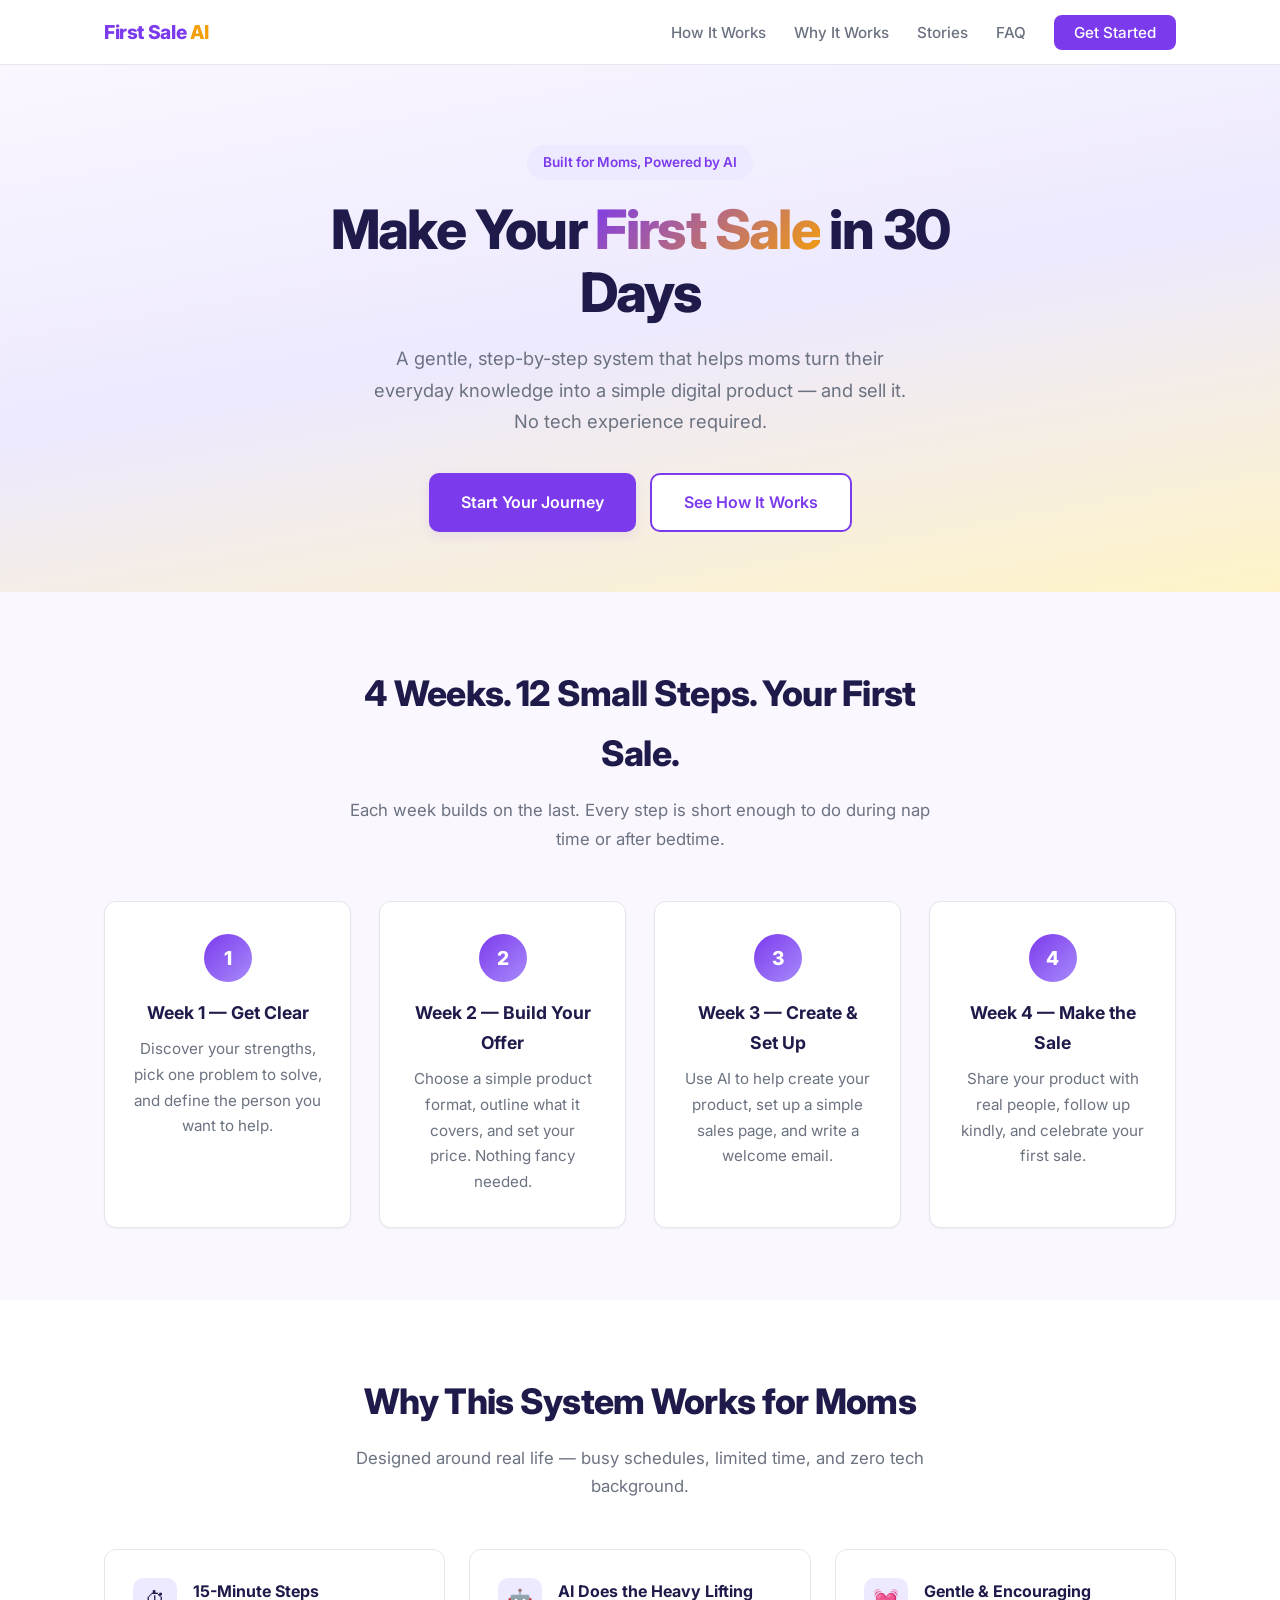
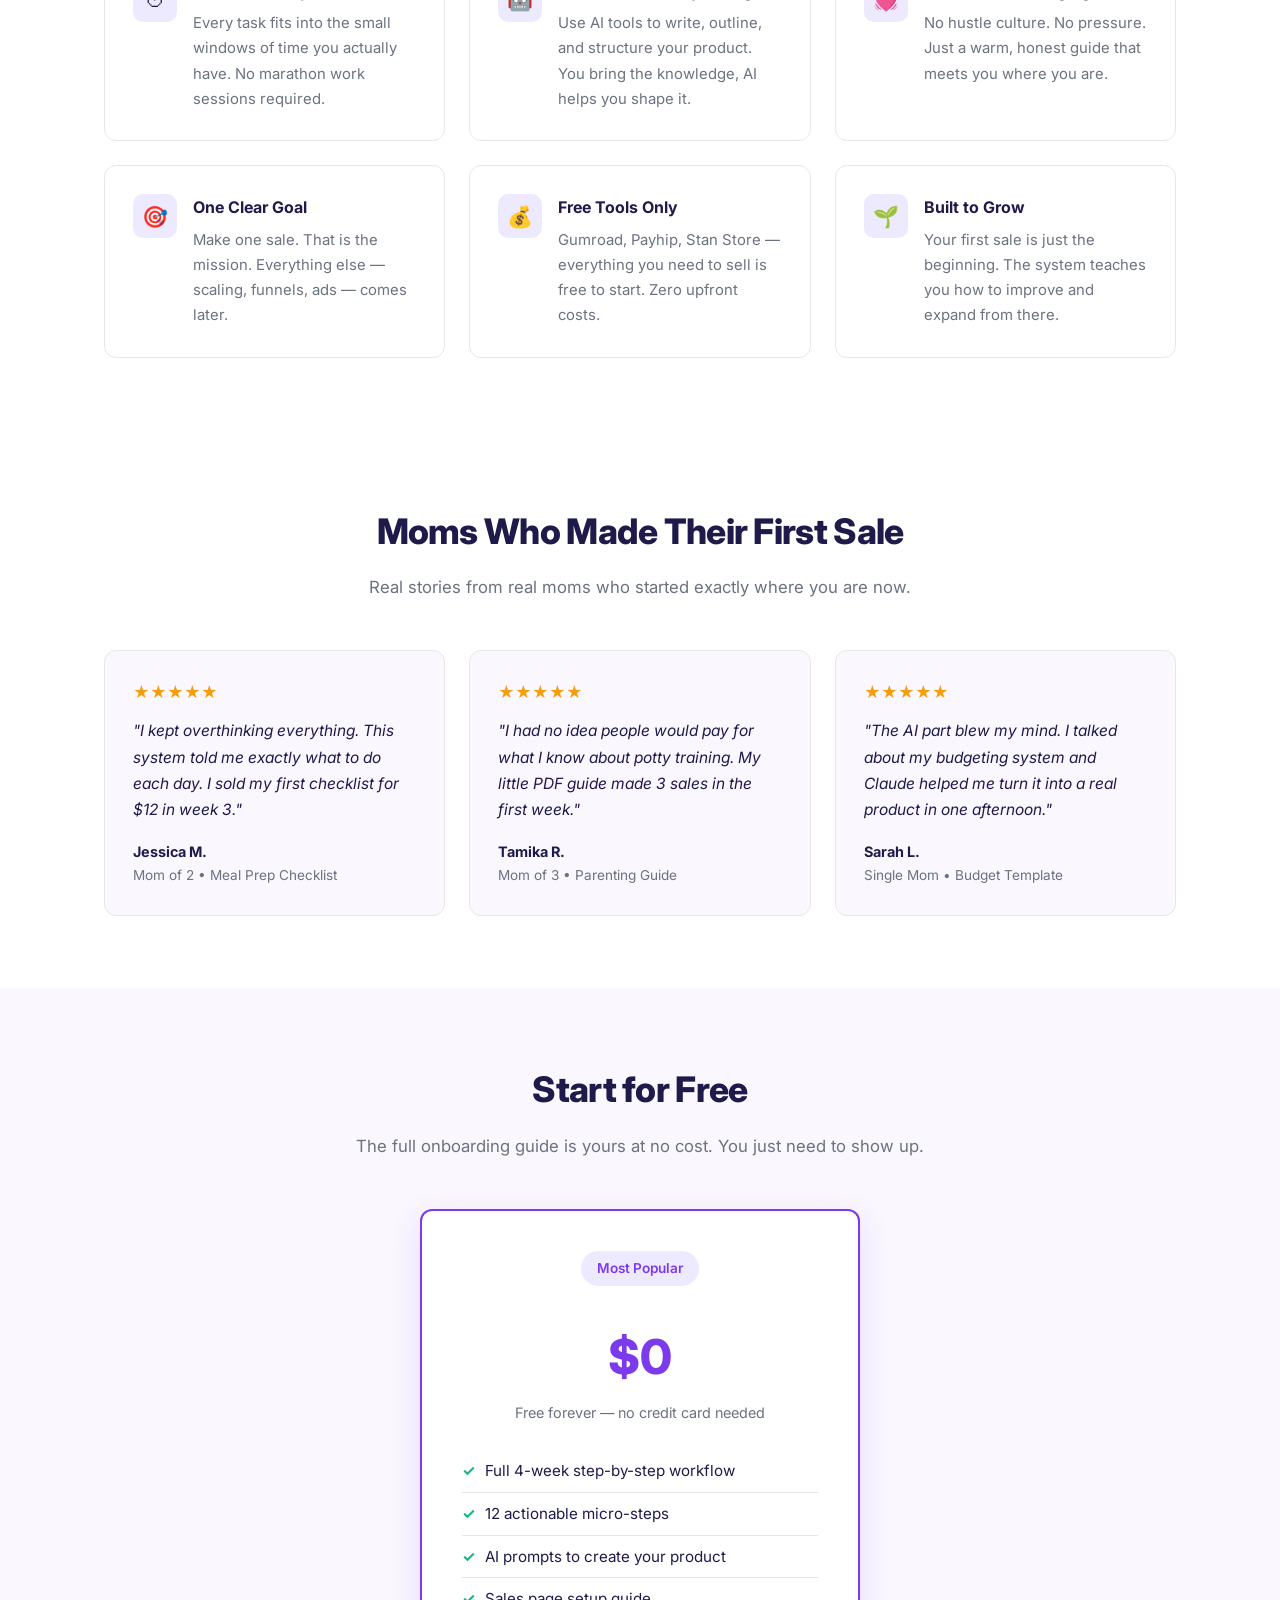
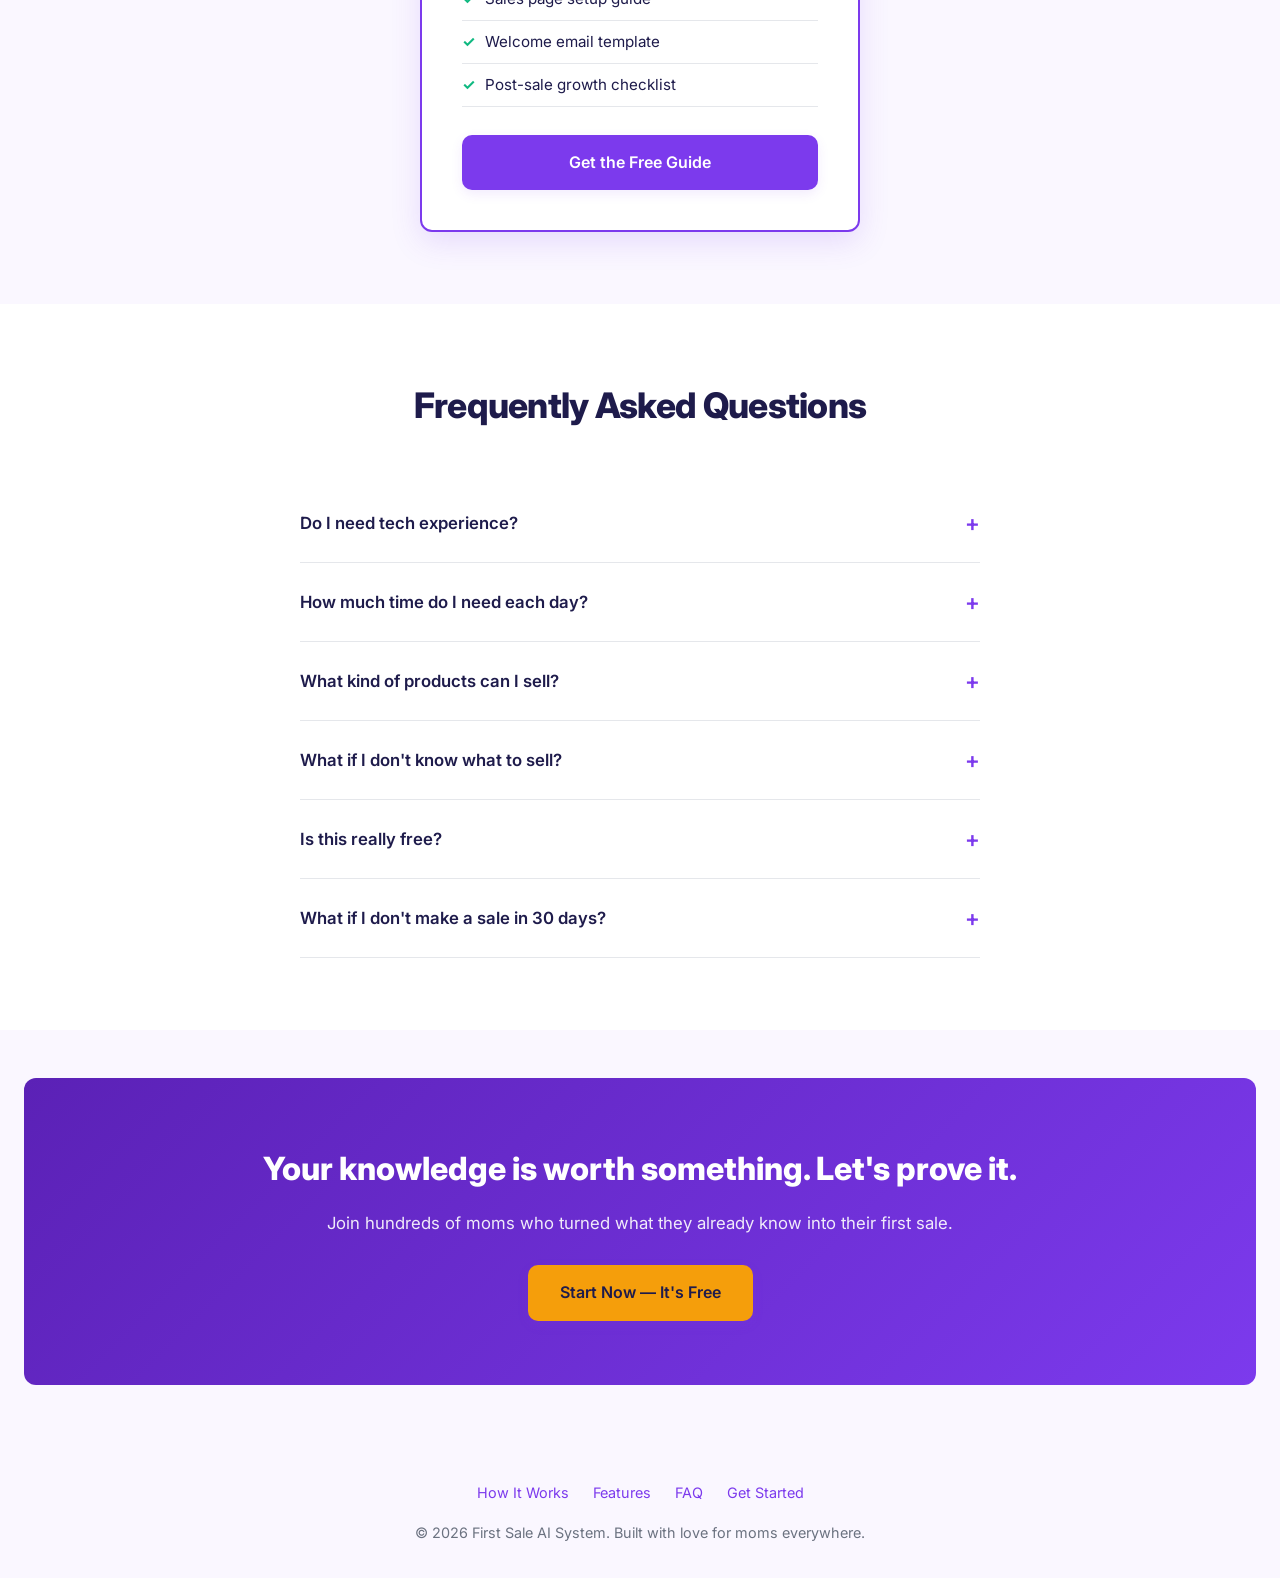
==== index.html @ 5291160b "Add website for First Sale AI System brand Clean, warm, mobile-responsive landing page with: - Hero " ====
<!DOCTYPE html>
<html lang="en">
<head>
  <meta charset="UTF-8">
  <meta name="viewport" content="width=device-width, initial-scale=1.0">
  <title>First Sale AI System &mdash; Help Moms Make Their First Sale in 30 Days</title>
  <meta name="description" content="A step-by-step AI-powered system that helps moms build a simple digital business and make their first sale within 30 days. No tech experience needed.">
  <link rel="preconnect" href="https://fonts.googleapis.com">
  <link rel="preconnect" href="https://fonts.gstatic.com" crossorigin>
  <link href="https://fonts.googleapis.com/css2?family=Inter:wght@400;500;600;700;800&display=swap" rel="stylesheet">
  <link rel="stylesheet" href="assets/style.css">
</head>
<body>

  <!-- ===== Navigation ===== -->
  <nav class="site-nav">
    <div class="container">
      <a href="#" class="logo">First Sale <span>AI</span></a>
      <ul class="nav-links" id="navLinks">
        <li><a href="#how-it-works">How It Works</a></li>
        <li><a href="#features">Why It Works</a></li>
        <li><a href="#testimonials">Stories</a></li>
        <li><a href="#faq">FAQ</a></li>
        <li><a href="#start" class="nav-cta">Get Started</a></li>
      </ul>
      <button class="nav-toggle" id="navToggle" aria-label="Toggle menu">&#9776;</button>
    </div>
  </nav>

  <!-- ===== Hero ===== -->
  <section class="hero">
    <div class="container">
      <span class="badge">Built for Moms, Powered by AI</span>
      <h1>Make Your <em>First Sale</em> in 30 Days</h1>
      <p>A gentle, step-by-step system that helps moms turn their everyday knowledge into a simple digital product &mdash; and sell it. No tech experience required.</p>
      <div class="hero-buttons">
        <a href="#start" class="btn btn-primary">Start Your Journey</a>
        <a href="#how-it-works" class="btn btn-secondary">See How It Works</a>
      </div>
    </div>
  </section>

  <!-- ===== How It Works ===== -->
  <section id="how-it-works">
    <div class="container">
      <div class="section-header">
        <h2>4 Weeks. 12 Small Steps. Your First Sale.</h2>
        <p>Each week builds on the last. Every step is short enough to do during nap time or after bedtime.</p>
      </div>
      <div class="steps-grid">
        <div class="step-card">
          <div class="step-number">1</div>
          <h3>Week 1 &mdash; Get Clear</h3>
          <p>Discover your strengths, pick one problem to solve, and define the person you want to help.</p>
        </div>
        <div class="step-card">
          <div class="step-number">2</div>
          <h3>Week 2 &mdash; Build Your Offer</h3>
          <p>Choose a simple product format, outline what it covers, and set your price. Nothing fancy needed.</p>
        </div>
        <div class="step-card">
          <div class="step-number">3</div>
          <h3>Week 3 &mdash; Create &amp; Set Up</h3>
          <p>Use AI to help create your product, set up a simple sales page, and write a welcome email.</p>
        </div>
        <div class="step-card">
          <div class="step-number">4</div>
          <h3>Week 4 &mdash; Make the Sale</h3>
          <p>Share your product with real people, follow up kindly, and celebrate your first sale.</p>
        </div>
      </div>
    </div>
  </section>

  <!-- ===== Features / Benefits ===== -->
  <section id="features" style="background: var(--color-white);">
    <div class="container">
      <div class="section-header">
        <h2>Why This System Works for Moms</h2>
        <p>Designed around real life &mdash; busy schedules, limited time, and zero tech background.</p>
      </div>
      <div class="features-grid">
        <div class="feature-card">
          <div class="feature-icon">&#9201;</div>
          <div>
            <h3>15-Minute Steps</h3>
            <p>Every task fits into the small windows of time you actually have. No marathon work sessions required.</p>
          </div>
        </div>
        <div class="feature-card">
          <div class="feature-icon">&#129302;</div>
          <div>
            <h3>AI Does the Heavy Lifting</h3>
            <p>Use AI tools to write, outline, and structure your product. You bring the knowledge, AI helps you shape it.</p>
          </div>
        </div>
        <div class="feature-card">
          <div class="feature-icon">&#128147;</div>
          <div>
            <h3>Gentle &amp; Encouraging</h3>
            <p>No hustle culture. No pressure. Just a warm, honest guide that meets you where you are.</p>
          </div>
        </div>
        <div class="feature-card">
          <div class="feature-icon">&#127919;</div>
          <div>
            <h3>One Clear Goal</h3>
            <p>Make one sale. That is the mission. Everything else &mdash; scaling, funnels, ads &mdash; comes later.</p>
          </div>
        </div>
        <div class="feature-card">
          <div class="feature-icon">&#128176;</div>
          <div>
            <h3>Free Tools Only</h3>
            <p>Gumroad, Payhip, Stan Store &mdash; everything you need to sell is free to start. Zero upfront costs.</p>
          </div>
        </div>
        <div class="feature-card">
          <div class="feature-icon">&#127793;</div>
          <div>
            <h3>Built to Grow</h3>
            <p>Your first sale is just the beginning. The system teaches you how to improve and expand from there.</p>
          </div>
        </div>
      </div>
    </div>
  </section>

  <!-- ===== Testimonials ===== -->
  <section id="testimonials" class="testimonial-section">
    <div class="container">
      <div class="section-header">
        <h2>Moms Who Made Their First Sale</h2>
        <p>Real stories from real moms who started exactly where you are now.</p>
      </div>
      <div class="testimonial-grid">
        <div class="testimonial-card">
          <div class="stars">&#9733;&#9733;&#9733;&#9733;&#9733;</div>
          <blockquote>"I kept overthinking everything. This system told me exactly what to do each day. I sold my first checklist for $12 in week 3."</blockquote>
          <div class="testimonial-author">Jessica M.</div>
          <div class="testimonial-role">Mom of 2 &bull; Meal Prep Checklist</div>
        </div>
        <div class="testimonial-card">
          <div class="stars">&#9733;&#9733;&#9733;&#9733;&#9733;</div>
          <blockquote>"I had no idea people would pay for what I know about potty training. My little PDF guide made 3 sales in the first week."</blockquote>
          <div class="testimonial-author">Tamika R.</div>
          <div class="testimonial-role">Mom of 3 &bull; Parenting Guide</div>
        </div>
        <div class="testimonial-card">
          <div class="stars">&#9733;&#9733;&#9733;&#9733;&#9733;</div>
          <blockquote>"The AI part blew my mind. I talked about my budgeting system and Claude helped me turn it into a real product in one afternoon."</blockquote>
          <div class="testimonial-author">Sarah L.</div>
          <div class="testimonial-role">Single Mom &bull; Budget Template</div>
        </div>
      </div>
    </div>
  </section>

  <!-- ===== Pricing ===== -->
  <section id="start">
    <div class="container">
      <div class="section-header">
        <h2>Start for Free</h2>
        <p>The full onboarding guide is yours at no cost. You just need to show up.</p>
      </div>
      <div class="pricing-card">
        <span class="badge">Most Popular</span>
        <div class="price">$0</div>
        <div class="price-note">Free forever &mdash; no credit card needed</div>
        <ul>
          <li>Full 4-week step-by-step workflow</li>
          <li>12 actionable micro-steps</li>
          <li>AI prompts to create your product</li>
          <li>Sales page setup guide</li>
          <li>Welcome email template</li>
          <li>Post-sale growth checklist</li>
        </ul>
        <a href="docs/moms-onboarding-step-by-step.html" class="btn btn-primary" style="width:100%; justify-content:center;">Get the Free Guide</a>
      </div>
    </div>
  </section>

  <!-- ===== FAQ ===== -->
  <section id="faq" style="background: var(--color-white);">
    <div class="container">
      <div class="section-header">
        <h2>Frequently Asked Questions</h2>
      </div>
      <div class="faq-list">
        <details class="faq-item">
          <summary>Do I need tech experience?</summary>
          <p>Not at all. This system is designed for complete beginners. If you can write a text message, you can do this.</p>
        </details>
        <details class="faq-item">
          <summary>How much time do I need each day?</summary>
          <p>Most steps take 15-30 minutes. You can spread them across the week however works best for your schedule.</p>
        </details>
        <details class="faq-item">
          <summary>What kind of products can I sell?</summary>
          <p>PDF guides, checklists, templates, short email courses, video tutorials &mdash; anything that packages your knowledge into something helpful.</p>
        </details>
        <details class="faq-item">
          <summary>What if I don't know what to sell?</summary>
          <p>Week 1 walks you through discovering your strengths and choosing a topic. Most moms are surprised by how much they already know.</p>
        </details>
        <details class="faq-item">
          <summary>Is this really free?</summary>
          <p>Yes. The guide, the workflow, the AI prompts &mdash; all free. The tools we recommend (like Gumroad) are also free to start. You only pay platform fees when you make a sale.</p>
        </details>
        <details class="faq-item">
          <summary>What if I don't make a sale in 30 days?</summary>
          <p>That is perfectly okay. The system is designed so that everything you build &mdash; your product, your page, your confidence &mdash; stays with you. You can keep going at your own pace.</p>
        </details>
      </div>
    </div>
  </section>

  <!-- ===== CTA Banner ===== -->
  <section style="padding: 48px 0;">
    <div class="cta-banner">
      <h2>Your knowledge is worth something. Let's prove it.</h2>
      <p>Join hundreds of moms who turned what they already know into their first sale.</p>
      <a href="#start" class="btn btn-primary">Start Now &mdash; It's Free</a>
    </div>
  </section>

  <!-- ===== Footer ===== -->
  <footer class="site-footer">
    <div class="container">
      <ul class="footer-links">
        <li><a href="#how-it-works">How It Works</a></li>
        <li><a href="#features">Features</a></li>
        <li><a href="#faq">FAQ</a></li>
        <li><a href="#start">Get Started</a></li>
      </ul>
      <p>&copy; 2026 First Sale AI System. Built with love for moms everywhere.</p>
    </div>
  </footer>

  <!-- ===== Mobile Nav Script ===== -->
  <script>
    document.getElementById('navToggle').addEventListener('click', function () {
      document.getElementById('navLinks').classList.toggle('open');
    });
  </script>

</body>
</html>
---- assets/style.css ----
/* ===== First Sale AI System — Global Styles ===== */

:root {
  --color-primary: #7c3aed;
  --color-primary-light: #a78bfa;
  --color-primary-dark: #5b21b6;
  --color-accent: #f59e0b;
  --color-accent-light: #fbbf24;
  --color-bg: #faf7ff;
  --color-white: #ffffff;
  --color-text: #1e1b4b;
  --color-text-light: #6b7280;
  --color-border: #e5e7eb;
  --color-success: #10b981;
  --font-heading: 'Inter', system-ui, -apple-system, sans-serif;
  --font-body: 'Inter', system-ui, -apple-system, sans-serif;
  --shadow-sm: 0 1px 2px rgba(0,0,0,0.05);
  --shadow-md: 0 4px 12px rgba(124,58,237,0.1);
  --shadow-lg: 0 10px 30px rgba(124,58,237,0.15);
  --radius: 12px;
  --max-width: 1120px;
}

/* ===== Reset & Base ===== */
*, *::before, *::after { box-sizing: border-box; margin: 0; padding: 0; }

html { scroll-behavior: smooth; }

body {
  font-family: var(--font-body);
  color: var(--color-text);
  background: var(--color-bg);
  line-height: 1.7;
  font-size: 17px;
  -webkit-font-smoothing: antialiased;
}

img { max-width: 100%; display: block; }
a { color: var(--color-primary); text-decoration: none; transition: color .2s; }
a:hover { color: var(--color-primary-dark); }

.container { max-width: var(--max-width); margin: 0 auto; padding: 0 24px; }

/* ===== Navigation ===== */
.site-nav {
  background: var(--color-white);
  border-bottom: 1px solid var(--color-border);
  position: sticky;
  top: 0;
  z-index: 100;
  backdrop-filter: blur(12px);
  background: rgba(255,255,255,0.92);
}

.site-nav .container {
  display: flex;
  align-items: center;
  justify-content: space-between;
  height: 64px;
}

.site-nav .logo {
  font-weight: 800;
  font-size: 1.2rem;
  color: var(--color-primary);
  letter-spacing: -0.02em;
}

.site-nav .logo span { color: var(--color-accent); }

.nav-links { display: flex; gap: 28px; list-style: none; }
.nav-links a {
  font-size: 0.95rem;
  font-weight: 500;
  color: var(--color-text-light);
  transition: color .2s;
}
.nav-links a:hover { color: var(--color-primary); }

.nav-cta {
  background: var(--color-primary);
  color: var(--color-white) !important;
  padding: 8px 20px;
  border-radius: 8px;
  font-weight: 600;
  font-size: 0.9rem;
  transition: background .2s, transform .15s;
}
.nav-cta:hover { background: var(--color-primary-dark); transform: translateY(-1px); }

/* Mobile nav toggle */
.nav-toggle { display: none; background: none; border: none; font-size: 1.5rem; cursor: pointer; color: var(--color-text); }

/* ===== Hero ===== */
.hero {
  padding: 80px 0 60px;
  text-align: center;
  background: linear-gradient(170deg, var(--color-bg) 0%, #ede9fe 50%, #fef3c7 100%);
}

.hero h1 {
  font-family: var(--font-heading);
  font-size: clamp(2.2rem, 5vw, 3.4rem);
  font-weight: 800;
  line-height: 1.15;
  color: var(--color-text);
  max-width: 720px;
  margin: 0 auto 20px;
  letter-spacing: -0.03em;
}

.hero h1 em {
  font-style: normal;
  background: linear-gradient(135deg, var(--color-primary), var(--color-accent));
  -webkit-background-clip: text;
  -webkit-text-fill-color: transparent;
  background-clip: text;
}

.hero p {
  font-size: 1.15rem;
  color: var(--color-text-light);
  max-width: 560px;
  margin: 0 auto 36px;
  line-height: 1.7;
}

.hero-buttons { display: flex; gap: 14px; justify-content: center; flex-wrap: wrap; }

.btn {
  display: inline-flex;
  align-items: center;
  gap: 8px;
  padding: 14px 32px;
  border-radius: 10px;
  font-weight: 600;
  font-size: 1rem;
  border: none;
  cursor: pointer;
  transition: transform .15s, box-shadow .2s;
}
.btn:hover { transform: translateY(-2px); }

.btn-primary {
  background: var(--color-primary);
  color: var(--color-white);
  box-shadow: var(--shadow-md);
}
.btn-primary:hover { box-shadow: var(--shadow-lg); color: var(--color-white); }

.btn-secondary {
  background: var(--color-white);
  color: var(--color-primary);
  border: 2px solid var(--color-primary);
}

.badge {
  display: inline-block;
  background: #ede9fe;
  color: var(--color-primary);
  font-size: 0.85rem;
  font-weight: 600;
  padding: 6px 16px;
  border-radius: 20px;
  margin-bottom: 18px;
}

/* ===== Sections ===== */
section { padding: 72px 0; }

.section-header {
  text-align: center;
  max-width: 600px;
  margin: 0 auto 48px;
}
.section-header h2 {
  font-family: var(--font-heading);
  font-size: clamp(1.6rem, 3.5vw, 2.2rem);
  font-weight: 800;
  letter-spacing: -0.02em;
  margin-bottom: 12px;
}
.section-header p {
  color: var(--color-text-light);
  font-size: 1.05rem;
}

/* ===== How It Works (Steps) ===== */
.steps-grid {
  display: grid;
  grid-template-columns: repeat(auto-fit, minmax(240px, 1fr));
  gap: 28px;
}

.step-card {
  background: var(--color-white);
  border-radius: var(--radius);
  padding: 32px 28px;
  box-shadow: var(--shadow-sm);
  border: 1px solid var(--color-border);
  transition: box-shadow .2s, transform .2s;
  text-align: center;
}
.step-card:hover {
  box-shadow: var(--shadow-md);
  transform: translateY(-4px);
}

.step-number {
  display: inline-flex;
  align-items: center;
  justify-content: center;
  width: 48px;
  height: 48px;
  border-radius: 50%;
  background: linear-gradient(135deg, var(--color-primary), var(--color-primary-light));
  color: var(--color-white);
  font-weight: 800;
  font-size: 1.2rem;
  margin-bottom: 16px;
}

.step-card h3 {
  font-size: 1.1rem;
  font-weight: 700;
  margin-bottom: 8px;
}
.step-card p {
  color: var(--color-text-light);
  font-size: 0.95rem;
}

/* ===== Features / Benefits ===== */
.features-grid {
  display: grid;
  grid-template-columns: repeat(auto-fit, minmax(300px, 1fr));
  gap: 24px;
}

.feature-card {
  background: var(--color-white);
  border-radius: var(--radius);
  padding: 28px;
  border: 1px solid var(--color-border);
  display: flex;
  gap: 16px;
  align-items: flex-start;
  transition: box-shadow .2s;
}
.feature-card:hover { box-shadow: var(--shadow-md); }

.feature-icon {
  flex-shrink: 0;
  width: 44px;
  height: 44px;
  border-radius: 10px;
  background: #ede9fe;
  display: flex;
  align-items: center;
  justify-content: center;
  font-size: 1.3rem;
}

.feature-card h3 {
  font-size: 1rem;
  font-weight: 700;
  margin-bottom: 6px;
}
.feature-card p {
  color: var(--color-text-light);
  font-size: 0.93rem;
}

/* ===== Testimonial ===== */
.testimonial-section { background: var(--color-white); }

.testimonial-grid {
  display: grid;
  grid-template-columns: repeat(auto-fit, minmax(300px, 1fr));
  gap: 24px;
}

.testimonial-card {
  background: var(--color-bg);
  border-radius: var(--radius);
  padding: 28px;
  border: 1px solid var(--color-border);
}

.testimonial-card .stars { color: var(--color-accent); font-size: 1rem; margin-bottom: 12px; }

.testimonial-card blockquote {
  font-size: 0.97rem;
  line-height: 1.7;
  color: var(--color-text);
  margin-bottom: 16px;
  font-style: italic;
}

.testimonial-author {
  font-weight: 700;
  font-size: 0.9rem;
}
.testimonial-role {
  color: var(--color-text-light);
  font-size: 0.85rem;
}

/* ===== Pricing ===== */
.pricing-card {
  max-width: 440px;
  margin: 0 auto;
  background: var(--color-white);
  border-radius: var(--radius);
  padding: 40px;
  text-align: center;
  border: 2px solid var(--color-primary);
  box-shadow: var(--shadow-lg);
}

.pricing-card .price {
  font-size: 3rem;
  font-weight: 800;
  color: var(--color-primary);
  margin: 12px 0 4px;
}
.pricing-card .price-note {
  color: var(--color-text-light);
  font-size: 0.9rem;
  margin-bottom: 24px;
}

.pricing-card ul {
  list-style: none;
  text-align: left;
  margin-bottom: 28px;
}
.pricing-card li {
  padding: 8px 0;
  border-bottom: 1px solid var(--color-border);
  font-size: 0.95rem;
}
.pricing-card li::before {
  content: "\2713";
  color: var(--color-success);
  font-weight: 700;
  margin-right: 10px;
}

/* ===== FAQ ===== */
.faq-list { max-width: 680px; margin: 0 auto; }

.faq-item {
  border-bottom: 1px solid var(--color-border);
  padding: 20px 0;
}

.faq-item summary {
  font-weight: 600;
  font-size: 1.05rem;
  cursor: pointer;
  list-style: none;
  display: flex;
  justify-content: space-between;
  align-items: center;
}
.faq-item summary::after {
  content: "+";
  font-size: 1.4rem;
  color: var(--color-primary);
  transition: transform .2s;
}
.faq-item[open] summary::after {
  transform: rotate(45deg);
}

.faq-item p {
  margin-top: 12px;
  color: var(--color-text-light);
  font-size: 0.95rem;
  line-height: 1.7;
}

/* ===== CTA Banner ===== */
.cta-banner {
  background: linear-gradient(135deg, var(--color-primary-dark), var(--color-primary));
  color: var(--color-white);
  text-align: center;
  padding: 64px 24px;
  border-radius: var(--radius);
  margin: 0 24px;
}
.cta-banner h2 {
  font-size: clamp(1.5rem, 3vw, 2rem);
  font-weight: 800;
  margin-bottom: 12px;
}
.cta-banner p {
  opacity: 0.9;
  margin-bottom: 28px;
  font-size: 1.05rem;
}
.cta-banner .btn-primary {
  background: var(--color-accent);
  color: var(--color-text);
}
.cta-banner .btn-primary:hover { background: var(--color-accent-light); }

/* ===== Footer ===== */
.site-footer {
  padding: 48px 0 32px;
  text-align: center;
  color: var(--color-text-light);
  font-size: 0.9rem;
}
.site-footer a { color: var(--color-primary); }
.footer-links { display: flex; gap: 24px; justify-content: center; margin-bottom: 16px; list-style: none; }

/* ===== Responsive ===== */
@media (max-width: 768px) {
  .nav-links { display: none; }
  .nav-toggle { display: block; }

  .nav-links.open {
    display: flex;
    flex-direction: column;
    position: absolute;
    top: 64px;
    left: 0;
    right: 0;
    background: var(--color-white);
    padding: 20px 24px;
    border-bottom: 1px solid var(--color-border);
    box-shadow: var(--shadow-md);
  }

  .hero { padding: 48px 0 40px; }
  section { padding: 48px 0; }
  .cta-banner { margin: 0 12px; padding: 40px 20px; }
}
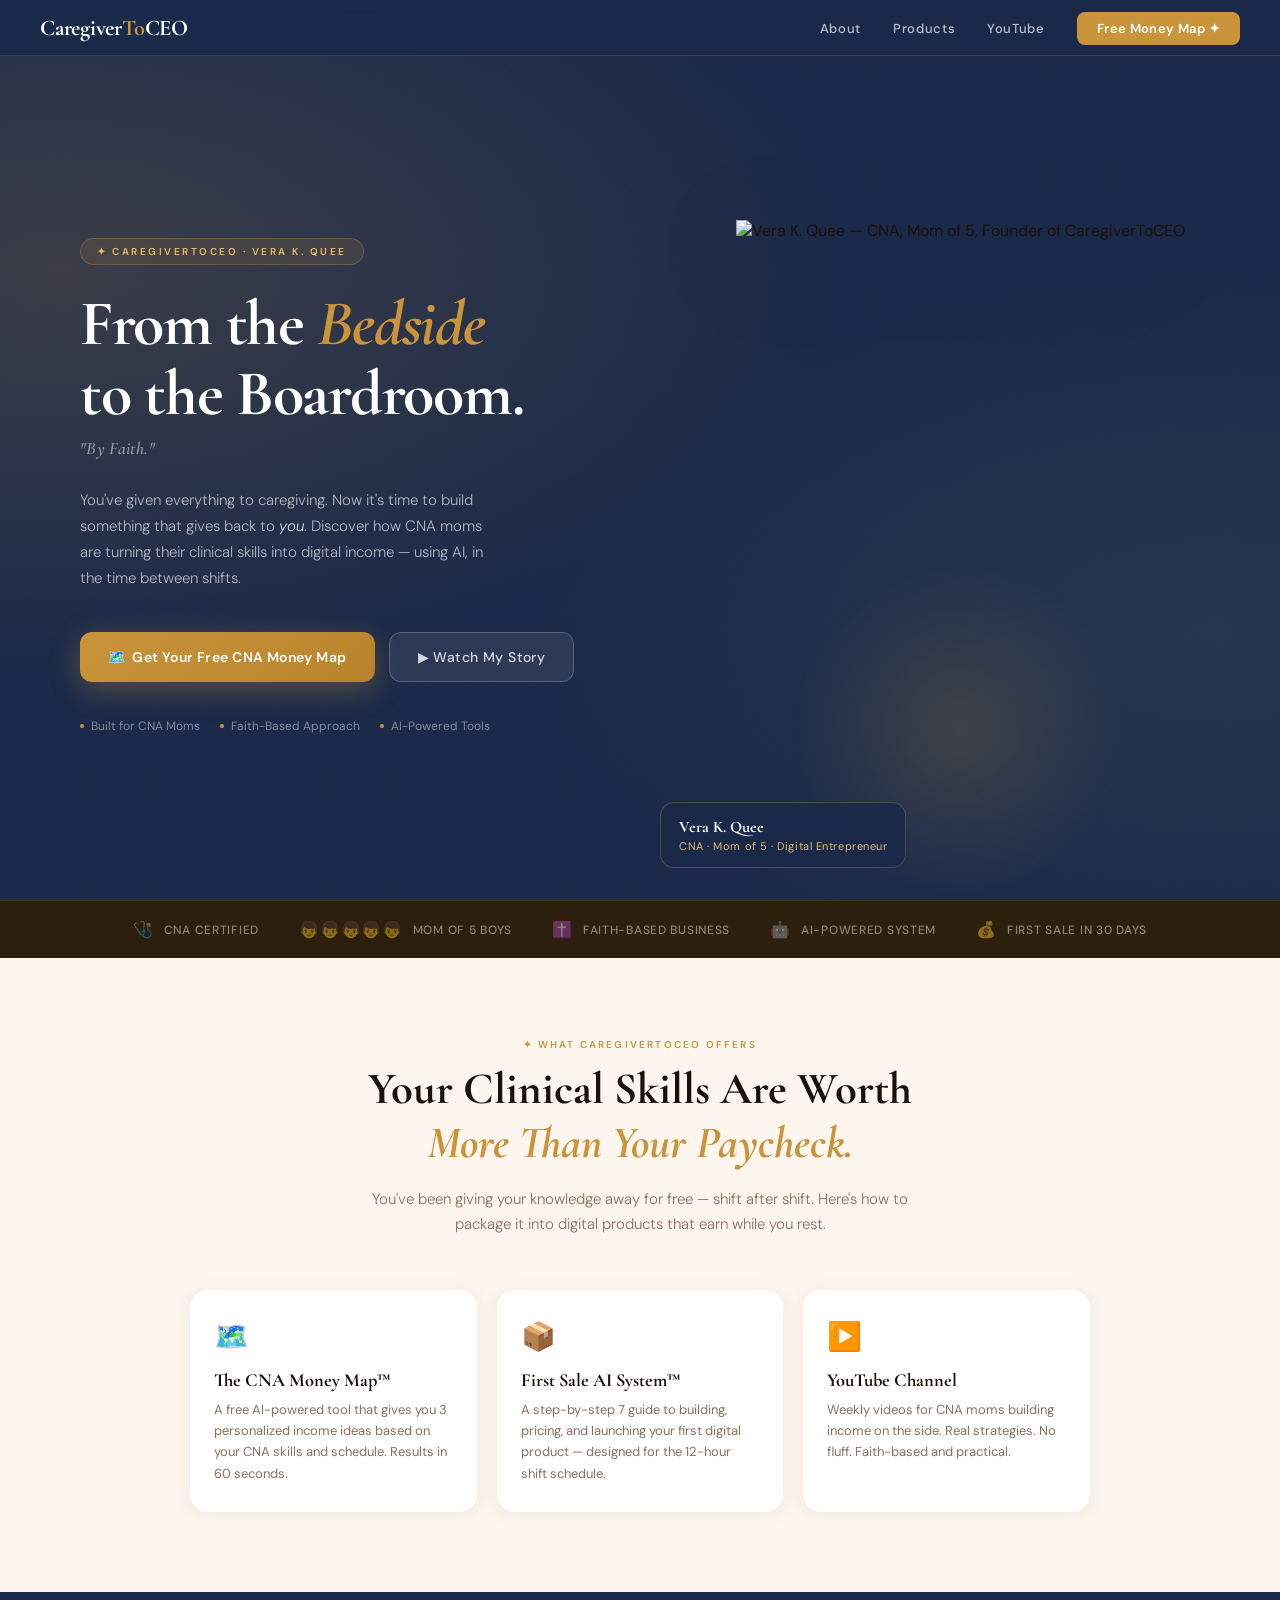
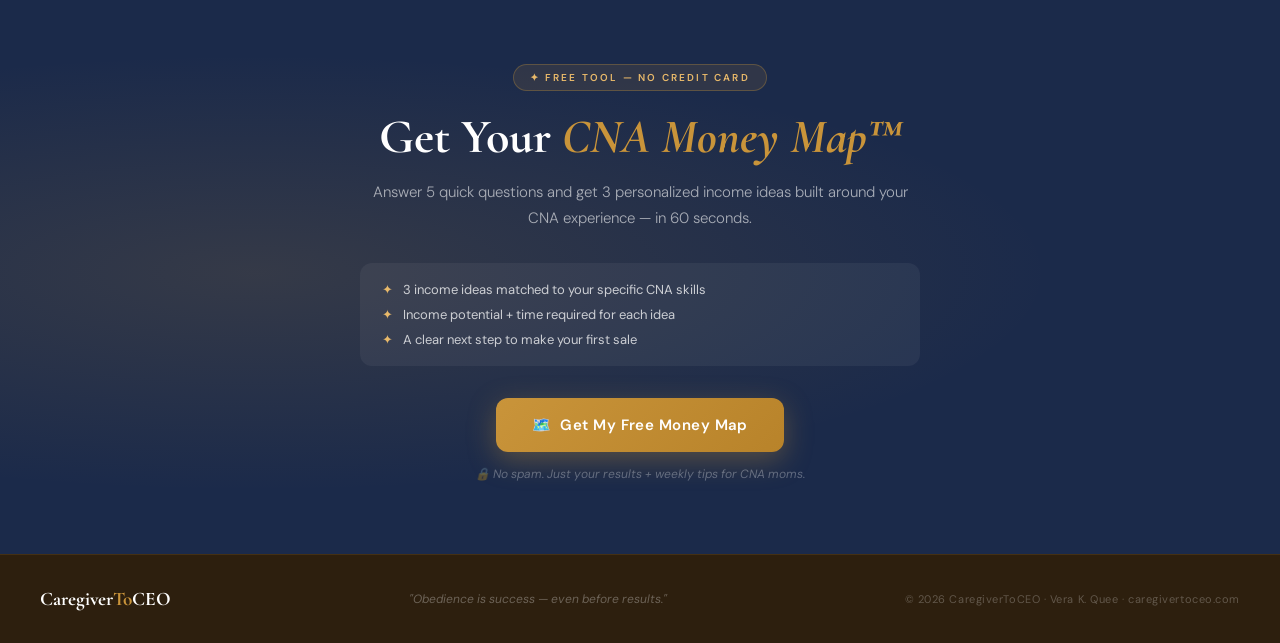
==== commit e5ee651c: "Add CaregiverToCEO landing page Full single-page website with navy/gold brand palette, hero section," ====
--- a/index.html
+++ b/index.html
@@ -1,248 +1,633 @@
 <!DOCTYPE html>
 <html lang="en">
 <head>
-  <meta charset="UTF-8">
-  <meta name="viewport" content="width=device-width, initial-scale=1.0">
-  <title>First Sale AI System &mdash; Help Moms Make Their First Sale in 30 Days</title>
-  <meta name="description" content="A step-by-step AI-powered system that helps moms build a simple digital business and make their first sale within 30 days. No tech experience needed.">
-  <link rel="preconnect" href="https://fonts.googleapis.com">
-  <link rel="preconnect" href="https://fonts.gstatic.com" crossorigin>
-  <link href="https://fonts.googleapis.com/css2?family=Inter:wght@400;500;600;700;800&display=swap" rel="stylesheet">
-  <link rel="stylesheet" href="assets/style.css">
+<meta charset="UTF-8">
+<meta name="viewport" content="width=device-width, initial-scale=1.0">
+<title>CaregiverToCEO — From the Bedside to the Boardroom, by Faith</title>
+<link href="https://fonts.googleapis.com/css2?family=Cormorant+Garamond:ital,wght@0,400;0,600;0,700;1,600;1,700&family=DM+Sans:opsz,wght@9..40,300;9..40,400;9..40,500;9..40,600&display=swap" rel="stylesheet">
+<style>
+  :root {
+    --gold: #C9943A;
+    --gold-light: #E8B96A;
+    --gold-pale: #FDF0D8;
+    --deep: #1A1208;
+    --cream: #FDF6EE;
+    --sage: #7A9E7E;
+    --blush: #E8C4B0;
+    --muted: #8A7060;
+    --dark: #2D1F0E;
+    --navy: #1B2A4A;
+    --navy-mid: #2E4270;
+    --white: #FFFFFF;
+  }
+
+  * { margin: 0; padding: 0; box-sizing: border-box; }
+
+  body {
+    font-family: 'DM Sans', sans-serif;
+    color: var(--deep);
+    background: var(--cream);
+    overflow-x: hidden;
+  }
+
+  nav {
+    position: fixed;
+    top: 0; left: 0; right: 0;
+    z-index: 100;
+    background: rgba(27,42,74,0.96);
+    backdrop-filter: blur(12px);
+    padding: 14px 40px;
+    display: flex;
+    align-items: center;
+    justify-content: space-between;
+    border-bottom: 1px solid rgba(201,148,58,0.2);
+  }
+
+  .nav-logo {
+    font-family: 'Cormorant Garamond', serif;
+    font-size: 1.4rem;
+    font-weight: 700;
+    color: white;
+    letter-spacing: -0.01em;
+    text-decoration: none;
+  }
+
+  .nav-logo span { color: var(--gold); }
+
+  .nav-links {
+    display: flex;
+    gap: 32px;
+    list-style: none;
+  }
+
+  .nav-links a {
+    font-size: 13px;
+    font-weight: 500;
+    color: rgba(255,255,255,0.7);
+    text-decoration: none;
+    letter-spacing: 0.05em;
+    transition: color 0.2s;
+  }
+
+  .nav-links a:hover { color: var(--gold-light); }
+
+  .nav-cta {
+    background: var(--gold);
+    color: white !important;
+    padding: 8px 20px;
+    border-radius: 8px;
+    font-weight: 600 !important;
+    letter-spacing: 0.03em !important;
+    transition: opacity 0.2s, transform 0.15s !important;
+  }
+
+  .nav-cta:hover { opacity: 0.9; transform: translateY(-1px); }
+
+  @media(max-width:680px) {
+    nav { padding: 14px 20px; }
+    .nav-links { display: none; }
+  }
+
+  .hero {
+    min-height: 100vh;
+    background: var(--navy);
+    display: grid;
+    grid-template-columns: 1fr 1fr;
+    align-items: center;
+    position: relative;
+    overflow: hidden;
+    padding-top: 72px;
+  }
+
+  @media(max-width:768px) {
+    .hero { grid-template-columns: 1fr; padding-top: 80px; }
+  }
+
+  .hero::before {
+    content: '';
+    position: absolute;
+    inset: 0;
+    background:
+      radial-gradient(ellipse at 5% 30%, rgba(201,148,58,0.18) 0%, transparent 45%),
+      radial-gradient(ellipse at 95% 70%, rgba(122,158,126,0.1) 0%, transparent 40%);
+    pointer-events: none;
+  }
+
+  .hero::after {
+    content: '';
+    position: absolute;
+    inset: 0;
+    background-image: url("data:image/svg+xml,%3Csvg width='60' height='60' viewBox='0 0 60 60' xmlns='http://www.w3.org/2000/svg'%3E%3Cpath d='M30 5L55 30L30 55L5 30z' stroke='%23C9943A' stroke-opacity='0.04' stroke-width='0.5' fill='none'/%3E%3C/svg%3E");
+    pointer-events: none;
+  }
+
+  .hero-content {
+    position: relative;
+    z-index: 2;
+    padding: 60px 60px 60px 80px;
+    animation: fadeInLeft 0.9s ease both;
+  }
+
+  @media(max-width:768px) {
+    .hero-content { padding: 40px 28px 20px; order: 2; text-align: center; }
+  }
+
+  .hero-eyebrow {
+    display: inline-flex;
+    align-items: center;
+    gap: 8px;
+    font-size: 10px;
+    font-weight: 600;
+    letter-spacing: 0.25em;
+    text-transform: uppercase;
+    color: var(--gold-light);
+    background: rgba(201,148,58,0.12);
+    border: 1px solid rgba(201,148,58,0.3);
+    padding: 6px 16px;
+    border-radius: 100px;
+    margin-bottom: 24px;
+  }
+
+  .hero-headline {
+    font-family: 'Cormorant Garamond', serif;
+    font-size: clamp(2.8rem, 5vw, 4.2rem);
+    font-weight: 700;
+    color: white;
+    line-height: 1.08;
+    margin-bottom: 10px;
+    letter-spacing: -0.02em;
+  }
+
+  .hero-headline em {
+    font-style: italic;
+    color: var(--gold);
+  }
+
+  .hero-tagline {
+    font-family: 'Cormorant Garamond', serif;
+    font-size: 1.1rem;
+    font-weight: 600;
+    font-style: italic;
+    color: rgba(255,255,255,0.5);
+    margin-bottom: 28px;
+    letter-spacing: 0.02em;
+  }
+
+  .hero-body {
+    font-size: 15px;
+    color: rgba(255,255,255,0.65);
+    font-weight: 300;
+    line-height: 1.75;
+    max-width: 420px;
+    margin-bottom: 40px;
+  }
+
+  @media(max-width:768px) { .hero-body { margin: 0 auto 32px; } }
+
+  .hero-ctas {
+    display: flex;
+    gap: 14px;
+    flex-wrap: wrap;
+  }
+
+  @media(max-width:768px) { .hero-ctas { justify-content: center; } }
+
+  .btn-primary {
+    display: inline-flex;
+    align-items: center;
+    gap: 8px;
+    padding: 15px 28px;
+    background: linear-gradient(135deg, var(--gold) 0%, #B8832A 100%);
+    color: white;
+    border-radius: 12px;
+    font-size: 14px;
+    font-weight: 600;
+    text-decoration: none;
+    letter-spacing: 0.03em;
+    box-shadow: 0 8px 28px rgba(201,148,58,0.35);
+    transition: transform 0.15s, box-shadow 0.15s;
+  }
+
+  .btn-primary:hover { transform: translateY(-2px); box-shadow: 0 12px 36px rgba(201,148,58,0.45); }
+
+  .btn-secondary {
+    display: inline-flex;
+    align-items: center;
+    gap: 8px;
+    padding: 15px 28px;
+    background: rgba(255,255,255,0.08);
+    color: rgba(255,255,255,0.8);
+    border: 1px solid rgba(255,255,255,0.2);
+    border-radius: 12px;
+    font-size: 14px;
+    font-weight: 500;
+    text-decoration: none;
+    letter-spacing: 0.03em;
+    transition: background 0.2s, border-color 0.2s;
+  }
+
+  .btn-secondary:hover { background: rgba(255,255,255,0.14); border-color: rgba(255,255,255,0.35); }
+
+  .hero-proof {
+    display: flex;
+    align-items: center;
+    gap: 20px;
+    margin-top: 36px;
+    flex-wrap: wrap;
+  }
+
+  @media(max-width:768px) { .hero-proof { justify-content: center; } }
+
+  .proof-item {
+    display: flex;
+    align-items: center;
+    gap: 7px;
+    font-size: 12px;
+    color: rgba(255,255,255,0.45);
+  }
+
+  .proof-dot { width: 4px; height: 4px; border-radius: 50%; background: var(--gold); flex-shrink: 0; }
+
+  .hero-image {
+    position: relative;
+    z-index: 2;
+    display: flex;
+    align-items: flex-end;
+    justify-content: center;
+    height: 100%;
+    min-height: 600px;
+    animation: fadeInRight 0.9s 0.1s ease both;
+    opacity: 0;
+  }
+
+  @media(max-width:768px) { .hero-image { min-height: 480px; order: 1; } }
+
+  .hero-image::before {
+    content: '';
+    position: absolute;
+    bottom: 0;
+    left: 50%;
+    transform: translateX(-50%);
+    width: 340px;
+    height: 340px;
+    background: radial-gradient(ellipse, rgba(201,148,58,0.18) 0%, transparent 70%);
+    border-radius: 50%;
+    z-index: 0;
+  }
+
+  .hero-photo {
+    position: relative;
+    z-index: 1;
+    height: 92%;
+    max-height: 680px;
+    object-fit: contain;
+    object-position: top;
+    filter: drop-shadow(0 20px 60px rgba(0,0,0,0.4));
+  }
+
+  .name-badge {
+    position: absolute;
+    bottom: 32px;
+    left: 20px;
+    background: rgba(27,42,74,0.92);
+    backdrop-filter: blur(8px);
+    border: 1px solid rgba(201,148,58,0.3);
+    border-radius: 14px;
+    padding: 14px 18px;
+    z-index: 3;
+    animation: fadeUp 1s 0.4s ease both;
+    opacity: 0;
+  }
+
+  .name-badge-name {
+    font-family: 'Cormorant Garamond', serif;
+    font-size: 1rem;
+    font-weight: 700;
+    color: white;
+    display: block;
+    margin-bottom: 2px;
+  }
+
+  .name-badge-title {
+    font-size: 11px;
+    color: var(--gold-light);
+    display: block;
+    letter-spacing: 0.05em;
+  }
+
+  .trust-bar {
+    background: var(--dark);
+    padding: 18px 40px;
+    display: flex;
+    align-items: center;
+    justify-content: center;
+    gap: 40px;
+    flex-wrap: wrap;
+    border-top: 1px solid rgba(201,148,58,0.15);
+  }
+
+  .trust-item {
+    display: flex;
+    align-items: center;
+    gap: 10px;
+    font-size: 12px;
+    color: rgba(255,255,255,0.45);
+    letter-spacing: 0.06em;
+    text-transform: uppercase;
+    font-weight: 500;
+  }
+
+  .trust-icon { font-size: 16px; }
+
+  .value-section {
+    background: var(--cream);
+    padding: 80px 40px;
+    text-align: center;
+  }
+
+  .section-label {
+    font-size: 10px;
+    font-weight: 600;
+    letter-spacing: 0.22em;
+    text-transform: uppercase;
+    color: var(--gold);
+    margin-bottom: 12px;
+    display: block;
+  }
+
+  .section-title {
+    font-family: 'Cormorant Garamond', serif;
+    font-size: clamp(1.8rem, 4vw, 2.8rem);
+    font-weight: 700;
+    color: var(--deep);
+    line-height: 1.2;
+    margin-bottom: 16px;
+  }
+
+  .section-title em { color: var(--gold); font-style: italic; }
+
+  .section-sub {
+    font-size: 15px;
+    color: var(--muted);
+    font-weight: 300;
+    line-height: 1.7;
+    max-width: 540px;
+    margin: 0 auto 52px;
+  }
+
+  .value-grid {
+    display: grid;
+    grid-template-columns: repeat(auto-fit, minmax(240px, 1fr));
+    gap: 20px;
+    max-width: 900px;
+    margin: 0 auto;
+  }
+
+  .value-card {
+    background: white;
+    border-radius: 18px;
+    padding: 28px 24px;
+    text-align: left;
+    box-shadow: 0 2px 20px rgba(26,18,8,0.06);
+    transition: transform 0.2s, box-shadow 0.2s;
+  }
+
+  .value-card:hover { transform: translateY(-3px); box-shadow: 0 8px 32px rgba(26,18,8,0.1); }
+
+  .value-icon { font-size: 28px; margin-bottom: 14px; display: block; }
+  .value-title { font-family: 'Cormorant Garamond', serif; font-size: 1.15rem; font-weight: 700; color: var(--deep); margin-bottom: 8px; }
+  .value-desc { font-size: 13px; color: var(--muted); line-height: 1.65; }
+
+  .lm-section {
+    background: var(--navy);
+    padding: 72px 40px;
+    text-align: center;
+    position: relative;
+    overflow: hidden;
+  }
+
+  .lm-section::before {
+    content: '';
+    position: absolute;
+    inset: 0;
+    background: radial-gradient(ellipse at 20% 50%, rgba(201,148,58,0.15) 0%, transparent 55%);
+    pointer-events: none;
+  }
+
+  .lm-inner { position: relative; z-index: 1; max-width: 560px; margin: 0 auto; }
+
+  .lm-eyebrow {
+    font-size: 10px;
+    font-weight: 600;
+    letter-spacing: 0.22em;
+    text-transform: uppercase;
+    color: var(--gold-light);
+    background: rgba(201,148,58,0.12);
+    border: 1px solid rgba(201,148,58,0.3);
+    padding: 6px 16px;
+    border-radius: 100px;
+    display: inline-block;
+    margin-bottom: 20px;
+  }
+
+  .lm-title {
+    font-family: 'Cormorant Garamond', serif;
+    font-size: clamp(2rem, 5vw, 3rem);
+    font-weight: 700;
+    color: white;
+    line-height: 1.1;
+    margin-bottom: 16px;
+  }
+
+  .lm-title em { color: var(--gold); font-style: italic; }
+
+  .lm-desc {
+    font-size: 15px;
+    color: rgba(255,255,255,0.6);
+    font-weight: 300;
+    line-height: 1.7;
+    margin-bottom: 32px;
+  }
+
+  .lm-features {
+    display: flex;
+    flex-direction: column;
+    gap: 8px;
+    margin-bottom: 32px;
+    text-align: left;
+    background: rgba(255,255,255,0.05);
+    border-radius: 12px;
+    padding: 18px 22px;
+  }
+
+  .lm-feature {
+    display: flex;
+    align-items: center;
+    gap: 10px;
+    font-size: 13px;
+    color: rgba(255,255,255,0.75);
+  }
+
+  .lm-feature-icon { color: var(--gold-light); flex-shrink: 0; }
+
+  footer {
+    background: var(--dark);
+    padding: 32px 40px;
+    display: flex;
+    align-items: center;
+    justify-content: space-between;
+    flex-wrap: wrap;
+    gap: 12px;
+    border-top: 1px solid rgba(201,148,58,0.15);
+  }
+
+  .footer-logo {
+    font-family: 'Cormorant Garamond', serif;
+    font-size: 1.2rem;
+    font-weight: 700;
+    color: white;
+  }
+
+  .footer-logo span { color: var(--gold); }
+
+  .footer-tagline {
+    font-size: 12px;
+    color: rgba(255,255,255,0.3);
+    font-style: italic;
+  }
+
+  .footer-copy {
+    font-size: 11px;
+    color: rgba(255,255,255,0.25);
+    letter-spacing: 0.05em;
+  }
+
+  @keyframes fadeInLeft {
+    from { opacity: 0; transform: translateX(-24px); }
+    to   { opacity: 1; transform: translateX(0); }
+  }
+
+  @keyframes fadeInRight {
+    from { opacity: 0; transform: translateX(24px); }
+    to   { opacity: 1; transform: translateX(0); }
+  }
+
+  @keyframes fadeUp {
+    from { opacity: 0; transform: translateY(16px); }
+    to   { opacity: 1; transform: translateY(0); }
+  }
+</style>
 </head>
 <body>
 
-  <!-- ===== Navigation ===== -->
-  <nav class="site-nav">
-    <div class="container">
-      <a href="#" class="logo">First Sale <span>AI</span></a>
-      <ul class="nav-links" id="navLinks">
-        <li><a href="#how-it-works">How It Works</a></li>
-        <li><a href="#features">Why It Works</a></li>
-        <li><a href="#testimonials">Stories</a></li>
-        <li><a href="#faq">FAQ</a></li>
-        <li><a href="#start" class="nav-cta">Get Started</a></li>
-      </ul>
-      <button class="nav-toggle" id="navToggle" aria-label="Toggle menu">&#9776;</button>
+<nav>
+  <a href="#" class="nav-logo">Caregiver<span>To</span>CEO</a>
+  <ul class="nav-links">
+    <li><a href="#">About</a></li>
+    <li><a href="#">Products</a></li>
+    <li><a href="#">YouTube</a></li>
+    <li><a href="#money-map" class="nav-cta">Free Money Map ✦</a></li>
+  </ul>
+</nav>
+
+<section class="hero">
+  <div class="hero-content">
+    <span class="hero-eyebrow">✦ CaregiverToCEO · Vera K. Quee</span>
+    <h1 class="hero-headline">From the <em>Bedside</em><br>to the Boardroom.</h1>
+    <p class="hero-tagline">"By Faith."</p>
+    <p class="hero-body">You've given everything to caregiving. Now it's time to build something that gives back to <em style="color:rgba(255,255,255,0.85); font-style:italic;">you</em>. Discover how CNA moms are turning their clinical skills into digital income — using AI, in the time between shifts.</p>
+
+    <div class="hero-ctas">
+      <a href="#money-map" class="btn-primary">
+        🗺️ &nbsp;Get Your Free CNA Money Map
+      </a>
+      <a href="#" class="btn-secondary">
+        ▶ Watch My Story
+      </a>
     </div>
-  </nav>
-
-  <!-- ===== Hero ===== -->
-  <section class="hero">
-    <div class="container">
-      <span class="badge">Built for Moms, Powered by AI</span>
-      <h1>Make Your <em>First Sale</em> in 30 Days</h1>
-      <p>A gentle, step-by-step system that helps moms turn their everyday knowledge into a simple digital product &mdash; and sell it. No tech experience required.</p>
-      <div class="hero-buttons">
-        <a href="#start" class="btn btn-primary">Start Your Journey</a>
-        <a href="#how-it-works" class="btn btn-secondary">See How It Works</a>
-      </div>
+
+    <div class="hero-proof">
+      <div class="proof-item"><div class="proof-dot"></div><span>Built for CNA Moms</span></div>
+      <div class="proof-item"><div class="proof-dot"></div><span>Faith-Based Approach</span></div>
+      <div class="proof-item"><div class="proof-dot"></div><span>AI-Powered Tools</span></div>
     </div>
-  </section>
-
-  <!-- ===== How It Works ===== -->
-  <section id="how-it-works">
-    <div class="container">
-      <div class="section-header">
-        <h2>4 Weeks. 12 Small Steps. Your First Sale.</h2>
-        <p>Each week builds on the last. Every step is short enough to do during nap time or after bedtime.</p>
-      </div>
-      <div class="steps-grid">
-        <div class="step-card">
-          <div class="step-number">1</div>
-          <h3>Week 1 &mdash; Get Clear</h3>
-          <p>Discover your strengths, pick one problem to solve, and define the person you want to help.</p>
-        </div>
-        <div class="step-card">
-          <div class="step-number">2</div>
-          <h3>Week 2 &mdash; Build Your Offer</h3>
-          <p>Choose a simple product format, outline what it covers, and set your price. Nothing fancy needed.</p>
-        </div>
-        <div class="step-card">
-          <div class="step-number">3</div>
-          <h3>Week 3 &mdash; Create &amp; Set Up</h3>
-          <p>Use AI to help create your product, set up a simple sales page, and write a welcome email.</p>
-        </div>
-        <div class="step-card">
-          <div class="step-number">4</div>
-          <h3>Week 4 &mdash; Make the Sale</h3>
-          <p>Share your product with real people, follow up kindly, and celebrate your first sale.</p>
-        </div>
-      </div>
+  </div>
+
+  <div class="hero-image">
+    <img class="hero-photo" src="vera-quee.jpg" alt="Vera K. Quee — CNA, Mom of 5, Founder of CaregiverToCEO" />
+    <div class="name-badge">
+      <span class="name-badge-name">Vera K. Quee</span>
+      <span class="name-badge-title">CNA · Mom of 5 · Digital Entrepreneur</span>
     </div>
-  </section>
-
-  <!-- ===== Features / Benefits ===== -->
-  <section id="features" style="background: var(--color-white);">
-    <div class="container">
-      <div class="section-header">
-        <h2>Why This System Works for Moms</h2>
-        <p>Designed around real life &mdash; busy schedules, limited time, and zero tech background.</p>
-      </div>
-      <div class="features-grid">
-        <div class="feature-card">
-          <div class="feature-icon">&#9201;</div>
-          <div>
-            <h3>15-Minute Steps</h3>
-            <p>Every task fits into the small windows of time you actually have. No marathon work sessions required.</p>
-          </div>
-        </div>
-        <div class="feature-card">
-          <div class="feature-icon">&#129302;</div>
-          <div>
-            <h3>AI Does the Heavy Lifting</h3>
-            <p>Use AI tools to write, outline, and structure your product. You bring the knowledge, AI helps you shape it.</p>
-          </div>
-        </div>
-        <div class="feature-card">
-          <div class="feature-icon">&#128147;</div>
-          <div>
-            <h3>Gentle &amp; Encouraging</h3>
-            <p>No hustle culture. No pressure. Just a warm, honest guide that meets you where you are.</p>
-          </div>
-        </div>
-        <div class="feature-card">
-          <div class="feature-icon">&#127919;</div>
-          <div>
-            <h3>One Clear Goal</h3>
-            <p>Make one sale. That is the mission. Everything else &mdash; scaling, funnels, ads &mdash; comes later.</p>
-          </div>
-        </div>
-        <div class="feature-card">
-          <div class="feature-icon">&#128176;</div>
-          <div>
-            <h3>Free Tools Only</h3>
-            <p>Gumroad, Payhip, Stan Store &mdash; everything you need to sell is free to start. Zero upfront costs.</p>
-          </div>
-        </div>
-        <div class="feature-card">
-          <div class="feature-icon">&#127793;</div>
-          <div>
-            <h3>Built to Grow</h3>
-            <p>Your first sale is just the beginning. The system teaches you how to improve and expand from there.</p>
-          </div>
-        </div>
-      </div>
+  </div>
+</section>
+
+<div class="trust-bar">
+  <div class="trust-item"><span class="trust-icon">🩺</span>CNA Certified</div>
+  <div class="trust-item"><span class="trust-icon">👦👦👦👦👦</span>Mom of 5 Boys</div>
+  <div class="trust-item"><span class="trust-icon">✝️</span>Faith-Based Business</div>
+  <div class="trust-item"><span class="trust-icon">🤖</span>AI-Powered System</div>
+  <div class="trust-item"><span class="trust-icon">💰</span>First Sale in 30 Days</div>
+</div>
+
+<section class="value-section">
+  <span class="section-label">✦ What CaregiverToCEO Offers</span>
+  <h2 class="section-title">Your Clinical Skills Are Worth<br><em>More Than Your Paycheck.</em></h2>
+  <p class="section-sub">You've been giving your knowledge away for free — shift after shift. Here's how to package it into digital products that earn while you rest.</p>
+
+  <div class="value-grid">
+    <div class="value-card">
+      <span class="value-icon">🗺️</span>
+      <div class="value-title">The CNA Money Map™</div>
+      <p class="value-desc">A free AI-powered tool that gives you 3 personalized income ideas based on your CNA skills and schedule. Results in 60 seconds.</p>
     </div>
-  </section>
-
-  <!-- ===== Testimonials ===== -->
-  <section id="testimonials" class="testimonial-section">
-    <div class="container">
-      <div class="section-header">
-        <h2>Moms Who Made Their First Sale</h2>
-        <p>Real stories from real moms who started exactly where you are now.</p>
-      </div>
-      <div class="testimonial-grid">
-        <div class="testimonial-card">
-          <div class="stars">&#9733;&#9733;&#9733;&#9733;&#9733;</div>
-          <blockquote>"I kept overthinking everything. This system told me exactly what to do each day. I sold my first checklist for $12 in week 3."</blockquote>
-          <div class="testimonial-author">Jessica M.</div>
-          <div class="testimonial-role">Mom of 2 &bull; Meal Prep Checklist</div>
-        </div>
-        <div class="testimonial-card">
-          <div class="stars">&#9733;&#9733;&#9733;&#9733;&#9733;</div>
-          <blockquote>"I had no idea people would pay for what I know about potty training. My little PDF guide made 3 sales in the first week."</blockquote>
-          <div class="testimonial-author">Tamika R.</div>
-          <div class="testimonial-role">Mom of 3 &bull; Parenting Guide</div>
-        </div>
-        <div class="testimonial-card">
-          <div class="stars">&#9733;&#9733;&#9733;&#9733;&#9733;</div>
-          <blockquote>"The AI part blew my mind. I talked about my budgeting system and Claude helped me turn it into a real product in one afternoon."</blockquote>
-          <div class="testimonial-author">Sarah L.</div>
-          <div class="testimonial-role">Single Mom &bull; Budget Template</div>
-        </div>
-      </div>
+    <div class="value-card">
+      <span class="value-icon">📦</span>
+      <div class="value-title">First Sale AI System™</div>
+      <p class="value-desc">A step-by-step 7 guide to building, pricing, and launching your first digital product — designed for the 12-hour shift schedule.</p>
     </div>
-  </section>
-
-  <!-- ===== Pricing ===== -->
-  <section id="start">
-    <div class="container">
-      <div class="section-header">
-        <h2>Start for Free</h2>
-        <p>The full onboarding guide is yours at no cost. You just need to show up.</p>
-      </div>
-      <div class="pricing-card">
-        <span class="badge">Most Popular</span>
-        <div class="price">$0</div>
-        <div class="price-note">Free forever &mdash; no credit card needed</div>
-        <ul>
-          <li>Full 4-week step-by-step workflow</li>
-          <li>12 actionable micro-steps</li>
-          <li>AI prompts to create your product</li>
-          <li>Sales page setup guide</li>
-          <li>Welcome email template</li>
-          <li>Post-sale growth checklist</li>
-        </ul>
-        <a href="docs/moms-onboarding-step-by-step.html" class="btn btn-primary" style="width:100%; justify-content:center;">Get the Free Guide</a>
-      </div>
+    <div class="value-card">
+      <span class="value-icon">▶️</span>
+      <div class="value-title">YouTube Channel</div>
+      <p class="value-desc">Weekly videos for CNA moms building income on the side. Real strategies. No fluff. Faith-based and practical.</p>
     </div>
-  </section>
-
-  <!-- ===== FAQ ===== -->
-  <section id="faq" style="background: var(--color-white);">
-    <div class="container">
-      <div class="section-header">
-        <h2>Frequently Asked Questions</h2>
-      </div>
-      <div class="faq-list">
-        <details class="faq-item">
-          <summary>Do I need tech experience?</summary>
-          <p>Not at all. This system is designed for complete beginners. If you can write a text message, you can do this.</p>
-        </details>
-        <details class="faq-item">
-          <summary>How much time do I need each day?</summary>
-          <p>Most steps take 15-30 minutes. You can spread them across the week however works best for your schedule.</p>
-        </details>
-        <details class="faq-item">
-          <summary>What kind of products can I sell?</summary>
-          <p>PDF guides, checklists, templates, short email courses, video tutorials &mdash; anything that packages your knowledge into something helpful.</p>
-        </details>
-        <details class="faq-item">
-          <summary>What if I don't know what to sell?</summary>
-          <p>Week 1 walks you through discovering your strengths and choosing a topic. Most moms are surprised by how much they already know.</p>
-        </details>
-        <details class="faq-item">
-          <summary>Is this really free?</summary>
-          <p>Yes. The guide, the workflow, the AI prompts &mdash; all free. The tools we recommend (like Gumroad) are also free to start. You only pay platform fees when you make a sale.</p>
-        </details>
-        <details class="faq-item">
-          <summary>What if I don't make a sale in 30 days?</summary>
-          <p>That is perfectly okay. The system is designed so that everything you build &mdash; your product, your page, your confidence &mdash; stays with you. You can keep going at your own pace.</p>
-        </details>
-      </div>
+  </div>
+</section>
+
+<section class="lm-section" id="money-map">
+  <div class="lm-inner">
+    <span class="lm-eyebrow">✦ Free Tool — No Credit Card</span>
+    <h2 class="lm-title">Get Your <em>CNA Money Map™</em></h2>
+    <p class="lm-desc">Answer 5 quick questions and get 3 personalized income ideas built around your CNA experience — in 60 seconds.</p>
+
+    <div class="lm-features">
+      <div class="lm-feature"><span class="lm-feature-icon">✦</span><span>3 income ideas matched to your specific CNA skills</span></div>
+      <div class="lm-feature"><span class="lm-feature-icon">✦</span><span>Income potential + time required for each idea</span></div>
+      <div class="lm-feature"><span class="lm-feature-icon">✦</span><span>A clear next step to make your first sale</span></div>
     </div>
-  </section>
-
-  <!-- ===== CTA Banner ===== -->
-  <section style="padding: 48px 0;">
-    <div class="cta-banner">
-      <h2>Your knowledge is worth something. Let's prove it.</h2>
-      <p>Join hundreds of moms who turned what they already know into their first sale.</p>
-      <a href="#start" class="btn btn-primary">Start Now &mdash; It's Free</a>
-    </div>
-  </section>
-
-  <!-- ===== Footer ===== -->
-  <footer class="site-footer">
-    <div class="container">
-      <ul class="footer-links">
-        <li><a href="#how-it-works">How It Works</a></li>
-        <li><a href="#features">Features</a></li>
-        <li><a href="#faq">FAQ</a></li>
-        <li><a href="#start">Get Started</a></li>
-      </ul>
-      <p>&copy; 2026 First Sale AI System. Built with love for moms everywhere.</p>
-    </div>
-  </footer>
-
-  <!-- ===== Mobile Nav Script ===== -->
-  <script>
-    document.getElementById('navToggle').addEventListener('click', function () {
-      document.getElementById('navLinks').classList.toggle('open');
-    });
-  </script>
+
+    <a href="https://sites.google.com/view/cnamoneymap" class="btn-primary" style="display:inline-flex; font-size:15px; padding:17px 36px;">
+      🗺️ &nbsp;Get My Free Money Map
+    </a>
+
+    <p style="font-size:12px; color:rgba(255,255,255,0.3); margin-top:14px; font-style:italic;">🔒 No spam. Just your results + weekly tips for CNA moms.</p>
+  </div>
+</section>
+
+<footer>
+  <div class="footer-logo">Caregiver<span>To</span>CEO</div>
+  <div class="footer-tagline">"Obedience is success — even before results."</div>
+  <div class="footer-copy">© 2026 CaregiverToCEO · Vera K. Quee · caregivertoceo.com</div>
+</footer>
+
+<script>
+document.querySelectorAll('a[href^="#"]').forEach(a => {
+  a.addEventListener('click', e => {
+    const target = document.querySelector(a.getAttribute('href'));
+    if (target) { e.preventDefault(); target.scrollIntoView({ behavior: 'smooth' }); }
+  });
+});
+</script>
 
 </body>
 </html>
